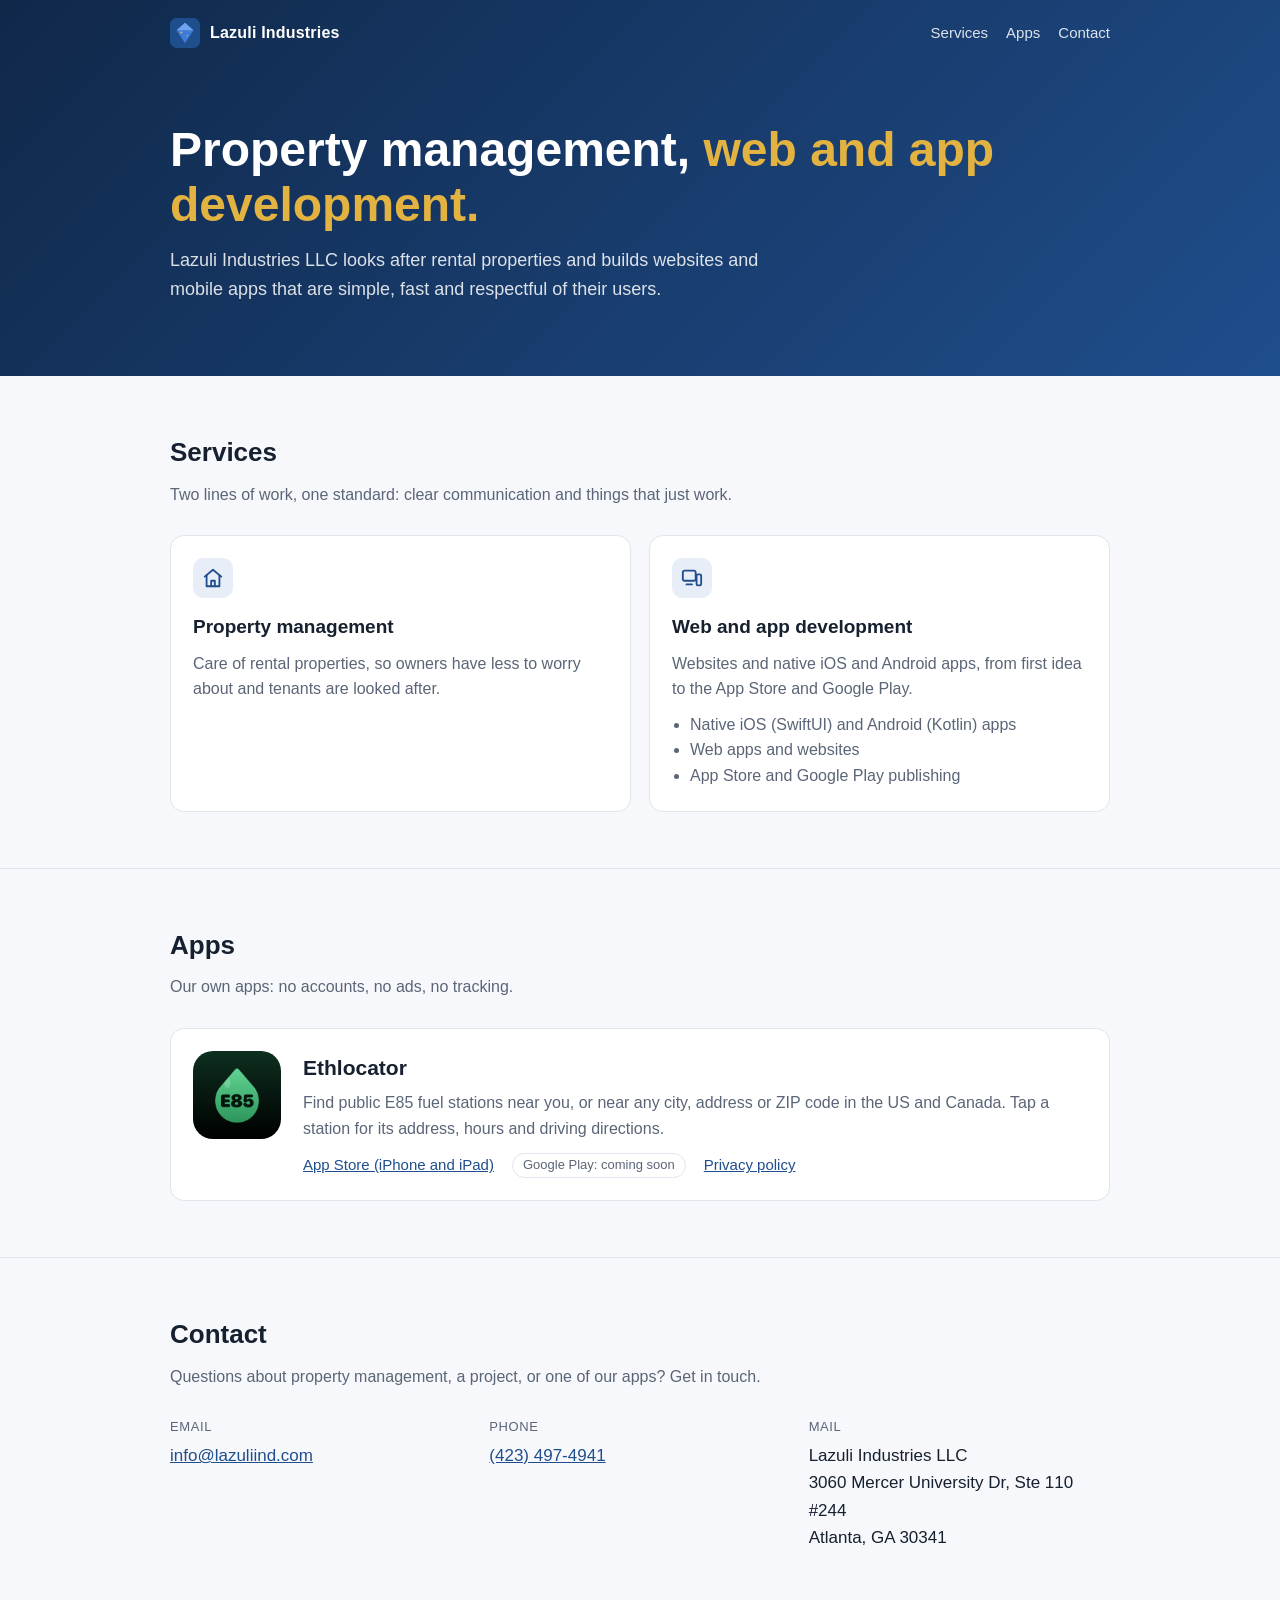
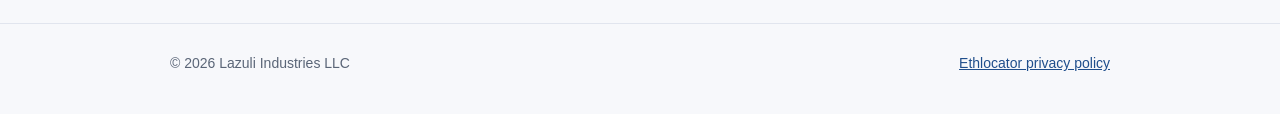
==== index.html @ 4c965a29 "Lazuli Industries LLC website Home page (services, apps, contact) and the Ethlocator privacy policy," ====
<!doctype html>
<html lang="en">
<head>
  <meta charset="utf-8">
  <meta name="viewport" content="width=device-width, initial-scale=1">
  <title>Lazuli Industries LLC</title>
  <meta name="description" content="Lazuli Industries LLC: property management, and web and app development. Makers of Ethlocator, the E85 station finder.">
  <link rel="icon" href="assets/favicon.svg" type="image/svg+xml">
  <link rel="stylesheet" href="assets/site.css">
  <script type="application/ld+json">
  {
    "@context": "https://schema.org",
    "@type": "Organization",
    "name": "Lazuli Industries LLC",
    "url": "https://lazuliind.com",
    "email": "info@lazuliind.com",
    "telephone": "+1-423-497-4941",
    "address": {
      "@type": "PostalAddress",
      "streetAddress": "3060 Mercer University Dr, Ste 110 #244",
      "addressLocality": "Atlanta",
      "addressRegion": "GA",
      "postalCode": "30341",
      "addressCountry": "US"
    }
  }
  </script>
</head>
<body>
  <header class="site-header">
    <div class="wrap">
      <nav class="nav" aria-label="Main">
        <a class="brand" href="index.html"><img src="assets/favicon.svg" alt="" width="30" height="30">Lazuli Industries</a>
        <div class="nav-links">
          <a href="#services">Services</a>
          <a href="#apps">Apps</a>
          <a href="#contact">Contact</a>
        </div>
      </nav>
      <div class="hero">
        <h1>Property management, <span class="accent">web and app development.</span></h1>
        <p>Lazuli Industries LLC looks after rental properties and builds websites and mobile apps that are simple, fast and respectful of their users.</p>
      </div>
    </div>
  </header>

  <main>
    <section id="services">
      <div class="wrap">
        <h2>Services</h2>
        <p class="lede">Two lines of work, one standard: clear communication and things that just work.</p>
        <div class="cards">
          <div class="card">
            <div class="icon" aria-hidden="true">
              <svg width="22" height="22" viewBox="0 0 24 24" fill="none" stroke="currentColor" stroke-width="2" stroke-linecap="round" stroke-linejoin="round"><path d="M3 10.5 12 3l9 7.5"/><path d="M5 9v12h14V9"/><path d="M10 21v-6h4v6"/></svg>
            </div>
            <h3>Property management</h3>
            <p>Care of rental properties, so owners have less to worry about and tenants are looked after.</p>
          </div>
          <div class="card">
            <div class="icon" aria-hidden="true">
              <svg width="22" height="22" viewBox="0 0 24 24" fill="none" stroke="currentColor" stroke-width="2" stroke-linecap="round" stroke-linejoin="round"><rect x="2" y="4" width="14" height="11" rx="2"/><path d="M6 19h6"/><rect x="17" y="8" width="5" height="12" rx="1.5"/></svg>
            </div>
            <h3>Web and app development</h3>
            <p>Websites and native iOS and Android apps, from first idea to the App Store and Google Play.</p>
            <ul>
              <li>Native iOS (SwiftUI) and Android (Kotlin) apps</li>
              <li>Web apps and websites</li>
              <li>App Store and Google Play publishing</li>
            </ul>
          </div>
        </div>
      </div>
    </section>

    <section id="apps">
      <div class="wrap">
        <h2>Apps</h2>
        <p class="lede">Our own apps: no accounts, no ads, no tracking.</p>
        <div class="app">
          <img src="assets/ethlocator-icon.png" alt="Ethlocator app icon" width="88" height="88">
          <div>
            <h3>Ethlocator</h3>
            <p>Find public E85 fuel stations near you, or near any city, address or ZIP code in the US and Canada. Tap a station for its address, hours and driving directions.</p>
            <div class="links">
              <a href="https://apps.apple.com/us/app/ethlocator/id6832359463">App Store (iPhone and iPad)</a>
              <span class="badge">Google Play: coming soon</span>
              <a href="ethlocator/privacy/index.html">Privacy policy</a>
            </div>
          </div>
        </div>
      </div>
    </section>

    <section id="contact">
      <div class="wrap">
        <h2>Contact</h2>
        <p class="lede">Questions about property management, a project, or one of our apps? Get in touch.</p>
        <dl class="contact">
          <div>
            <dt>Email</dt>
            <dd><a href="mailto:info@lazuliind.com">info@lazuliind.com</a></dd>
          </div>
          <div>
            <dt>Phone</dt>
            <dd><a href="tel:+14234974941">(423) 497-4941</a></dd>
          </div>
          <div>
            <dt>Mail</dt>
            <dd>Lazuli Industries LLC<br>3060 Mercer University Dr, Ste 110 #244<br>Atlanta, GA 30341</dd>
          </div>
        </dl>
      </div>
    </section>
  </main>

  <footer>
    <div class="wrap">
      <span>© 2026 Lazuli Industries LLC</span>
      <span><a href="ethlocator/privacy/index.html">Ethlocator privacy policy</a></span>
    </div>
  </footer>
</body>
</html>
---- assets/site.css ----
:root {
  --bg: #f7f8fb;
  --surface: #ffffff;
  --text: #16202e;
  --muted: #5a6577;
  --border: #e1e5ee;
  --lazuli: #1f4e8c;
  --lazuli-soft: #e8eef8;
  --gold: #b8860b;
  --hero-from: #10284a;
  --hero-to: #1f4e8c;
  --hero-text: #ffffff;
  --radius: 14px;
  color-scheme: light;
}

@media (prefers-color-scheme: dark) {
  :root:not([data-theme="light"]) {
    --bg: #0d121a;
    --surface: #151c27;
    --text: #e8edf5;
    --muted: #9aa6b8;
    --border: #253043;
    --lazuli: #7aa7ec;
    --lazuli-soft: #1a2638;
    --gold: #e3b341;
    --hero-from: #0a1830;
    --hero-to: #17365f;
    color-scheme: dark;
  }
}

* { box-sizing: border-box; }

html { -webkit-text-size-adjust: 100%; }

body {
  margin: 0;
  background: var(--bg);
  color: var(--text);
  font: 16px/1.6 -apple-system, BlinkMacSystemFont, "Segoe UI", Roboto, Helvetica, Arial, sans-serif;
}

a { color: var(--lazuli); }
a:hover { text-decoration-thickness: 2px; }

.wrap { max-width: 980px; margin: 0 auto; padding: 0 20px; }

/* Header */
.site-header {
  background: linear-gradient(135deg, var(--hero-from), var(--hero-to));
  color: var(--hero-text);
}
.nav { display: flex; align-items: center; justify-content: space-between; gap: 16px; padding: 18px 0; }
.brand { display: flex; align-items: center; gap: 10px; color: inherit; text-decoration: none; font-weight: 700; letter-spacing: 0.2px; }
.brand img { width: 30px; height: 30px; }
.nav-links { display: flex; gap: 18px; font-size: 15px; }
.nav-links a { color: rgba(255, 255, 255, 0.85); text-decoration: none; }
.nav-links a:hover { color: #fff; text-decoration: underline; }

.hero { padding: 56px 0 72px; }
.hero h1 { margin: 0 0 14px; font-size: clamp(32px, 6vw, 48px); line-height: 1.15; }
.hero p { margin: 0; max-width: 620px; font-size: 18px; color: rgba(255, 255, 255, 0.85); }
.hero .accent { color: #e3b341; }

/* Sections */
section { padding: 56px 0; }
section + section { border-top: 1px solid var(--border); }
h2 { margin: 0 0 8px; font-size: 26px; }
.lede { margin: 0 0 28px; color: var(--muted); max-width: 640px; }

.cards { display: grid; grid-template-columns: repeat(auto-fit, minmax(260px, 1fr)); gap: 18px; }
.card {
  background: var(--surface);
  border: 1px solid var(--border);
  border-radius: var(--radius);
  padding: 22px;
}
.card h3 { margin: 0 0 8px; font-size: 19px; }
.card p { margin: 0; color: var(--muted); }
.card .icon {
  width: 40px; height: 40px; border-radius: 10px; margin-bottom: 14px;
  display: grid; place-items: center; background: var(--lazuli-soft); color: var(--lazuli);
}
.card ul { margin: 10px 0 0; padding-left: 18px; color: var(--muted); }

/* Featured app */
.app {
  display: flex; gap: 22px; align-items: flex-start;
  background: var(--surface); border: 1px solid var(--border); border-radius: var(--radius); padding: 22px;
}
.app img { width: 88px; height: 88px; border-radius: 20px; flex: none; }
.app h3 { margin: 0 0 6px; font-size: 21px; }
.app p { margin: 0 0 12px; color: var(--muted); }
.app .links { display: flex; flex-wrap: wrap; gap: 10px 18px; font-size: 15px; }
.badge { display: inline-block; font-size: 13px; color: var(--muted); border: 1px solid var(--border); border-radius: 999px; padding: 1px 10px; }

/* Contact */
.contact { display: grid; grid-template-columns: repeat(auto-fit, minmax(220px, 1fr)); gap: 18px; }
.contact dt { font-size: 13px; text-transform: uppercase; letter-spacing: 0.6px; color: var(--muted); }
.contact dd { margin: 4px 0 0; font-size: 17px; }

footer { padding: 28px 0 40px; color: var(--muted); font-size: 14px; border-top: 1px solid var(--border); }
footer .wrap { display: flex; flex-wrap: wrap; justify-content: space-between; gap: 8px 20px; }

/* Long-form pages (privacy policy) */
.doc { max-width: 720px; padding: 40px 0 56px; }
.doc h1 { font-size: 30px; line-height: 1.2; margin: 0 0 6px; }
.doc h2 { font-size: 21px; margin: 30px 0 8px; }
.doc .updated { color: var(--muted); margin: 0 0 20px; }
.doc ul { padding-left: 20px; }

@media (max-width: 560px) {
  .nav-links { display: none; }
  .hero { padding: 36px 0 52px; }
  .app { flex-direction: column; }
  section { padding: 44px 0; }
}
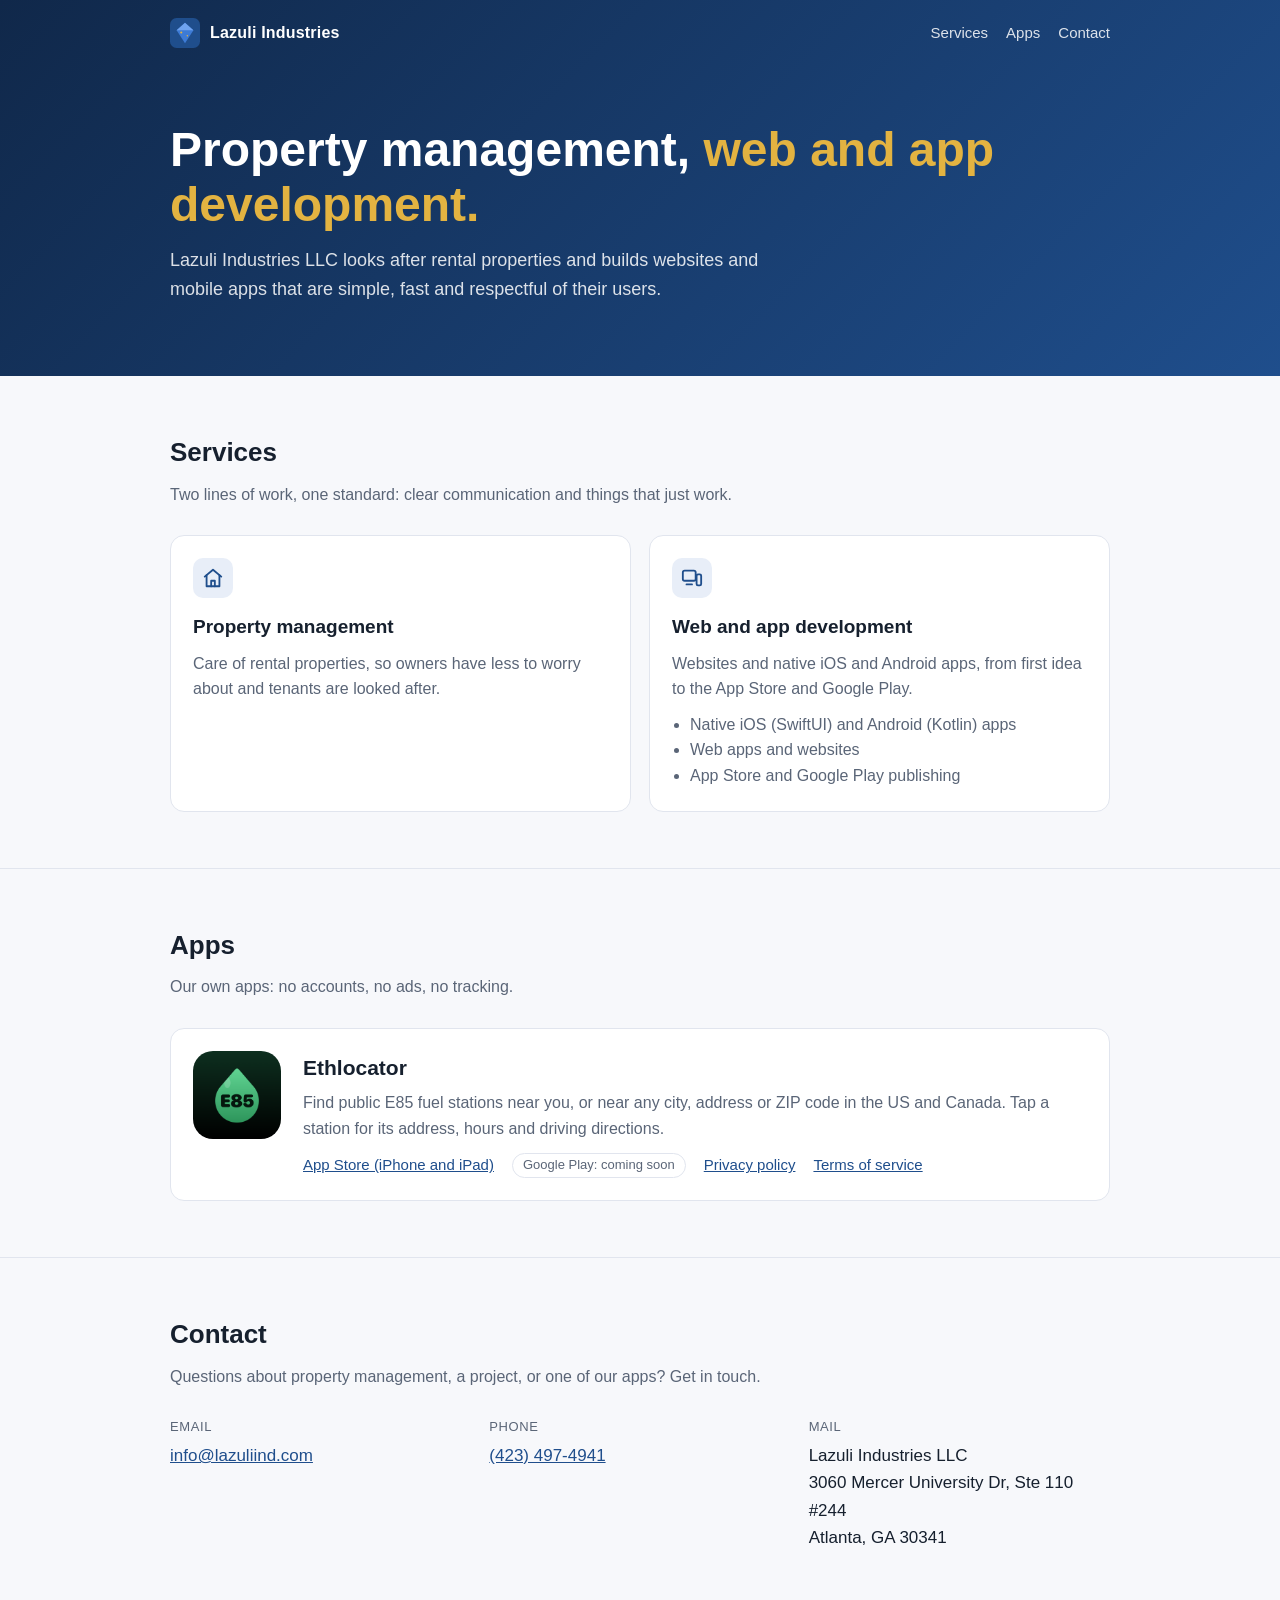
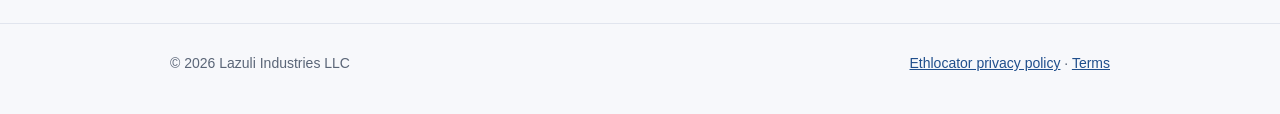
==== commit 95db67bf: "Add Ethlocator terms of service page Co-Authored-By: Claude Opus 5.5 <noreply@anthropic.com>" ====
--- a/index.html
+++ b/index.html
@@ -86,6 +86,7 @@
               <a href="https://apps.apple.com/us/app/ethlocator/id6832359463">App Store (iPhone and iPad)</a>
               <span class="badge">Google Play: coming soon</span>
               <a href="ethlocator/privacy/index.html">Privacy policy</a>
+              <a href="ethlocator/terms/index.html">Terms of service</a>
             </div>
           </div>
         </div>
@@ -117,7 +118,7 @@
   <footer>
     <div class="wrap">
       <span>© 2026 Lazuli Industries LLC</span>
-      <span><a href="ethlocator/privacy/index.html">Ethlocator privacy policy</a></span>
+      <span><a href="ethlocator/privacy/index.html">Ethlocator privacy policy</a> · <a href="ethlocator/terms/index.html">Terms</a></span>
     </div>
   </footer>
 </body>
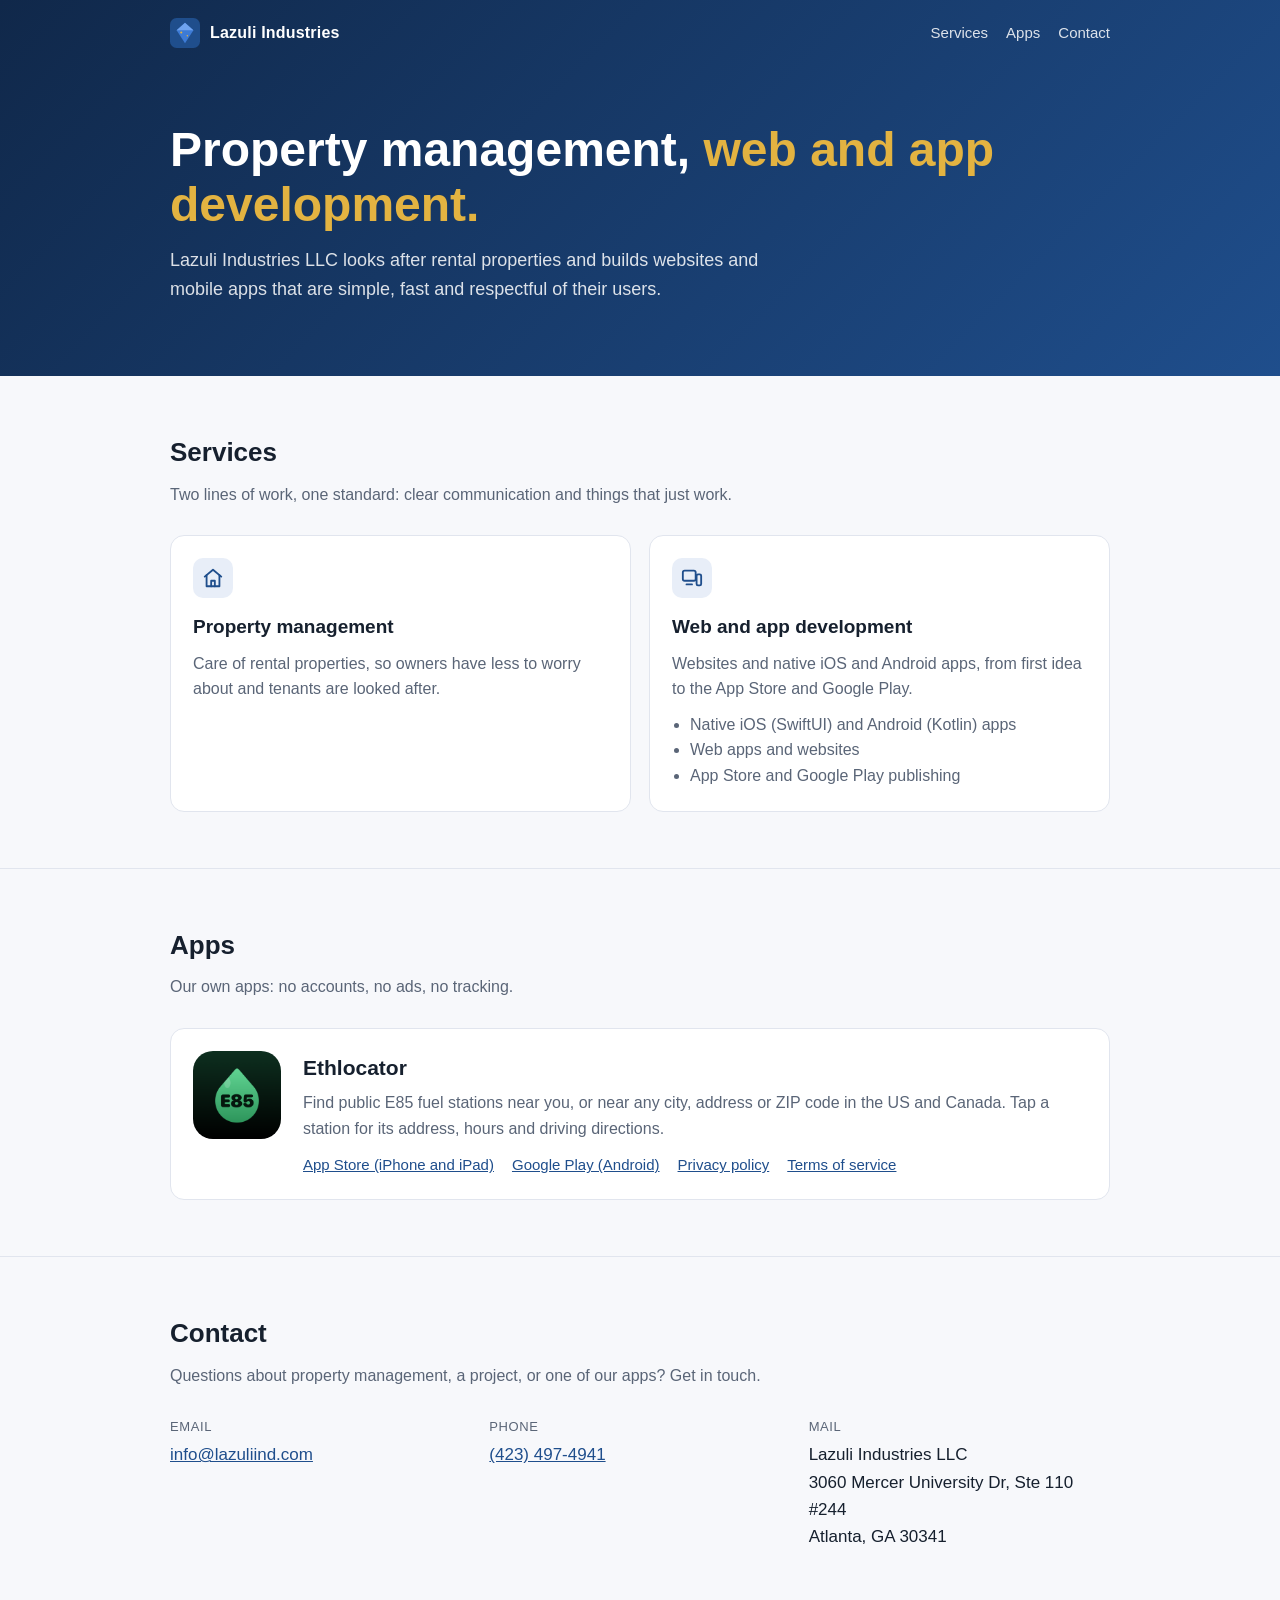
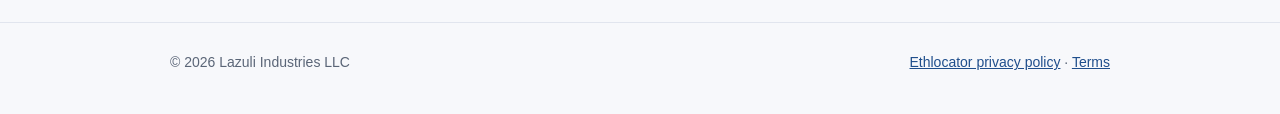
==== commit 9df042d1: "Link Ethlocator on Google Play Co-Authored-By: Claude Opus 5.5 <noreply@anthropic.com>" ====
--- a/index.html
+++ b/index.html
@@ -84,7 +84,7 @@
             <p>Find public E85 fuel stations near you, or near any city, address or ZIP code in the US and Canada. Tap a station for its address, hours and driving directions.</p>
             <div class="links">
               <a href="https://apps.apple.com/us/app/ethlocator/id6832359463">App Store (iPhone and iPad)</a>
-              <span class="badge">Google Play: coming soon</span>
+              <a href="https://play.google.com/store/apps/details?id=com.gophereverett.ethlocator">Google Play (Android)</a>
               <a href="ethlocator/privacy/index.html">Privacy policy</a>
               <a href="ethlocator/terms/index.html">Terms of service</a>
             </div>
--- a/assets/site.css
+++ b/assets/site.css
@@ -93,7 +93,6 @@
 .app h3 { margin: 0 0 6px; font-size: 21px; }
 .app p { margin: 0 0 12px; color: var(--muted); }
 .app .links { display: flex; flex-wrap: wrap; gap: 10px 18px; font-size: 15px; }
-.badge { display: inline-block; font-size: 13px; color: var(--muted); border: 1px solid var(--border); border-radius: 999px; padding: 1px 10px; }
 
 /* Contact */
 .contact { display: grid; grid-template-columns: repeat(auto-fit, minmax(220px, 1fr)); gap: 18px; }
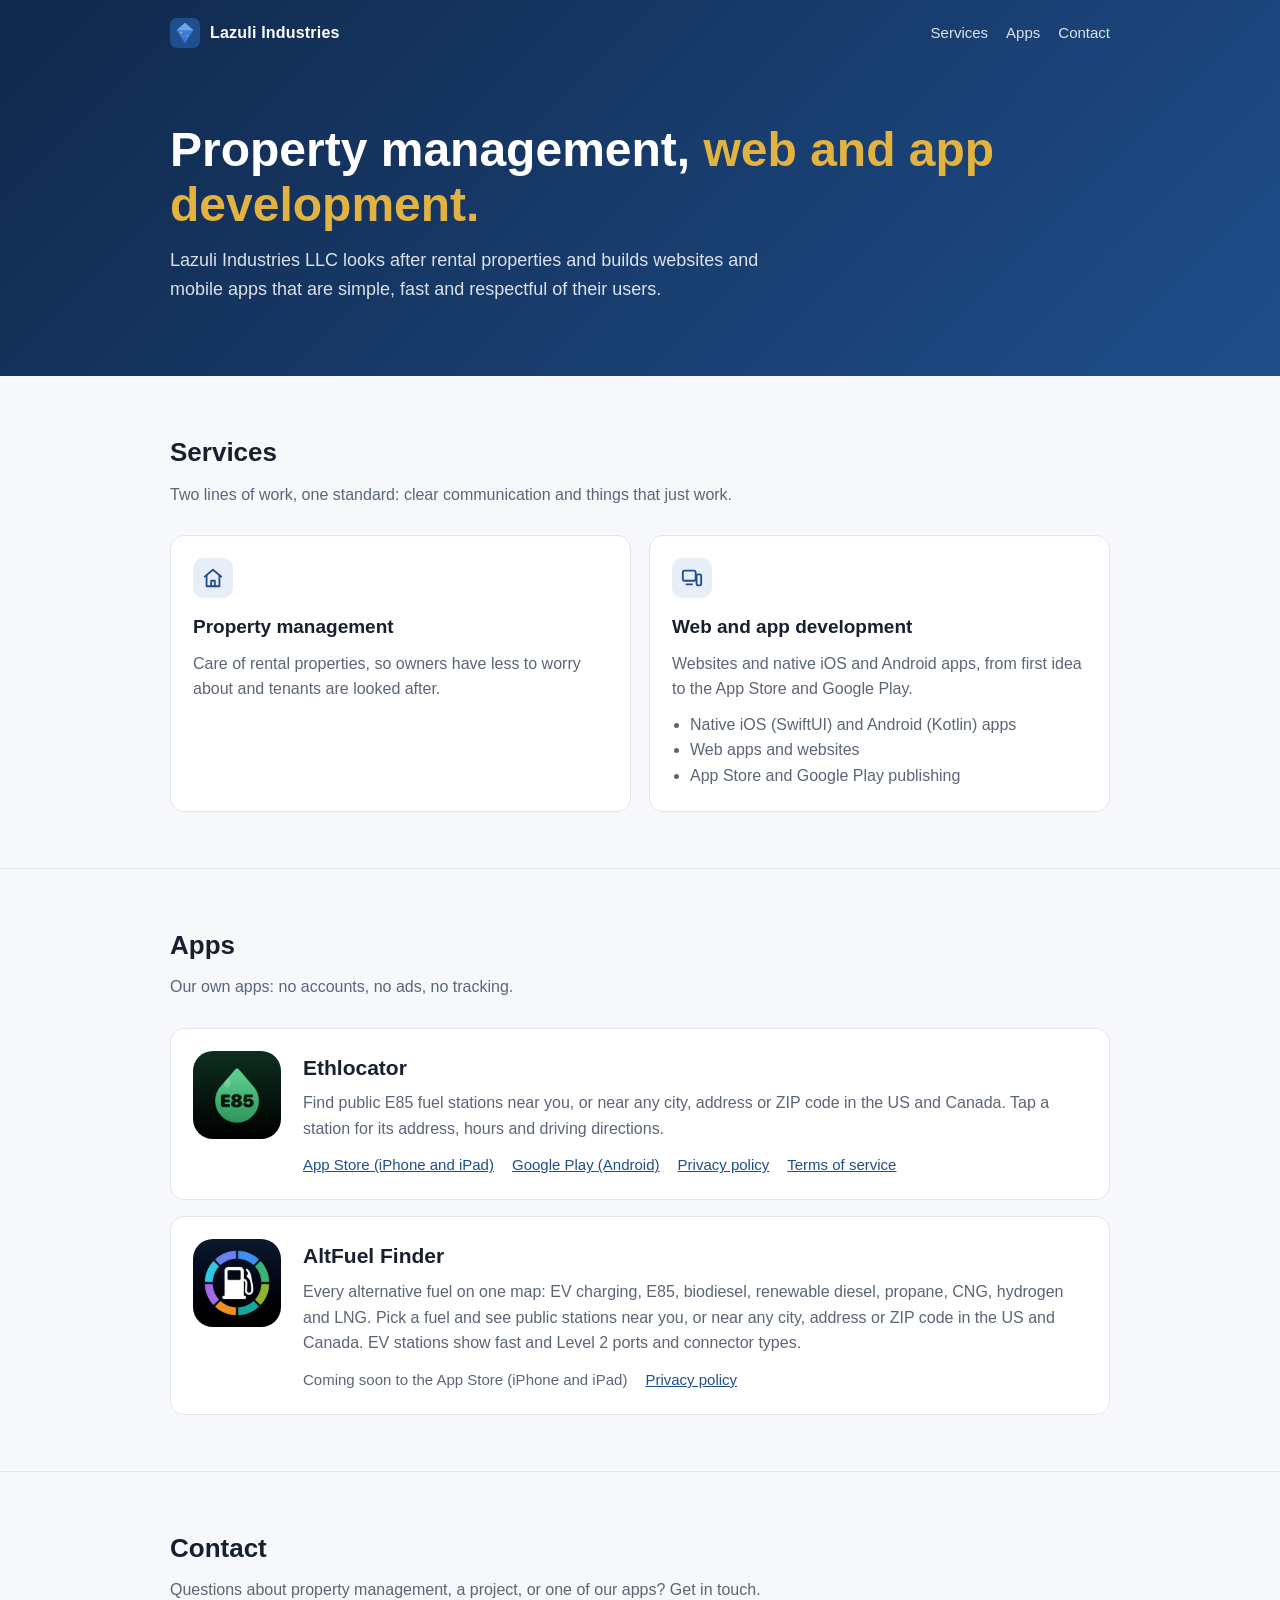
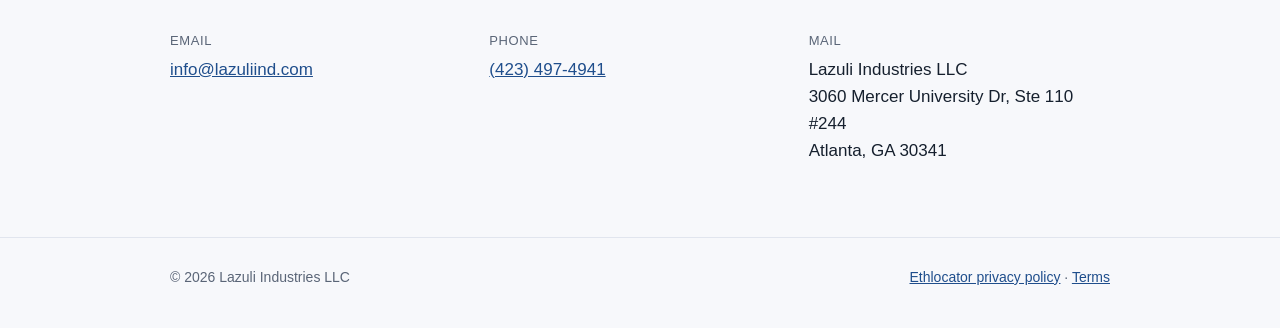
==== commit cac603a0: "Add AltFuel Finder to the Apps section Card with the icon, a short description, a coming-soon note f" ====
--- a/index.html
+++ b/index.html
@@ -4,7 +4,7 @@
   <meta charset="utf-8">
   <meta name="viewport" content="width=device-width, initial-scale=1">
   <title>Lazuli Industries LLC</title>
-  <meta name="description" content="Lazuli Industries LLC: property management, and web and app development. Makers of Ethlocator, the E85 station finder.">
+  <meta name="description" content="Lazuli Industries LLC: property management, and web and app development. Makers of Ethlocator and AltFuel Finder, alternative fuel station finders.">
   <link rel="icon" href="assets/favicon.svg" type="image/svg+xml">
   <link rel="stylesheet" href="assets/site.css">
   <script type="application/ld+json">
@@ -90,6 +90,17 @@
             </div>
           </div>
         </div>
+        <div class="app" id="altfuel">
+          <img src="assets/altfuel-icon.png" alt="AltFuel Finder app icon" width="88" height="88">
+          <div>
+            <h3>AltFuel Finder</h3>
+            <p>Every alternative fuel on one map: EV charging, E85, biodiesel, renewable diesel, propane, CNG, hydrogen and LNG. Pick a fuel and see public stations near you, or near any city, address or ZIP code in the US and Canada. EV stations show fast and Level 2 ports and connector types.</p>
+            <div class="links">
+              <span>Coming soon to the App Store (iPhone and iPad)</span>
+              <a href="altfuel/privacy/index.html">Privacy policy</a>
+            </div>
+          </div>
+        </div>
       </div>
     </section>
 
--- a/assets/site.css
+++ b/assets/site.css
@@ -89,6 +89,8 @@
   display: flex; gap: 22px; align-items: flex-start;
   background: var(--surface); border: 1px solid var(--border); border-radius: var(--radius); padding: 22px;
 }
+.app + .app { margin-top: 16px; }
+.app .links span { color: var(--muted); }
 .app img { width: 88px; height: 88px; border-radius: 20px; flex: none; }
 .app h3 { margin: 0 0 6px; font-size: 21px; }
 .app p { margin: 0 0 12px; color: var(--muted); }
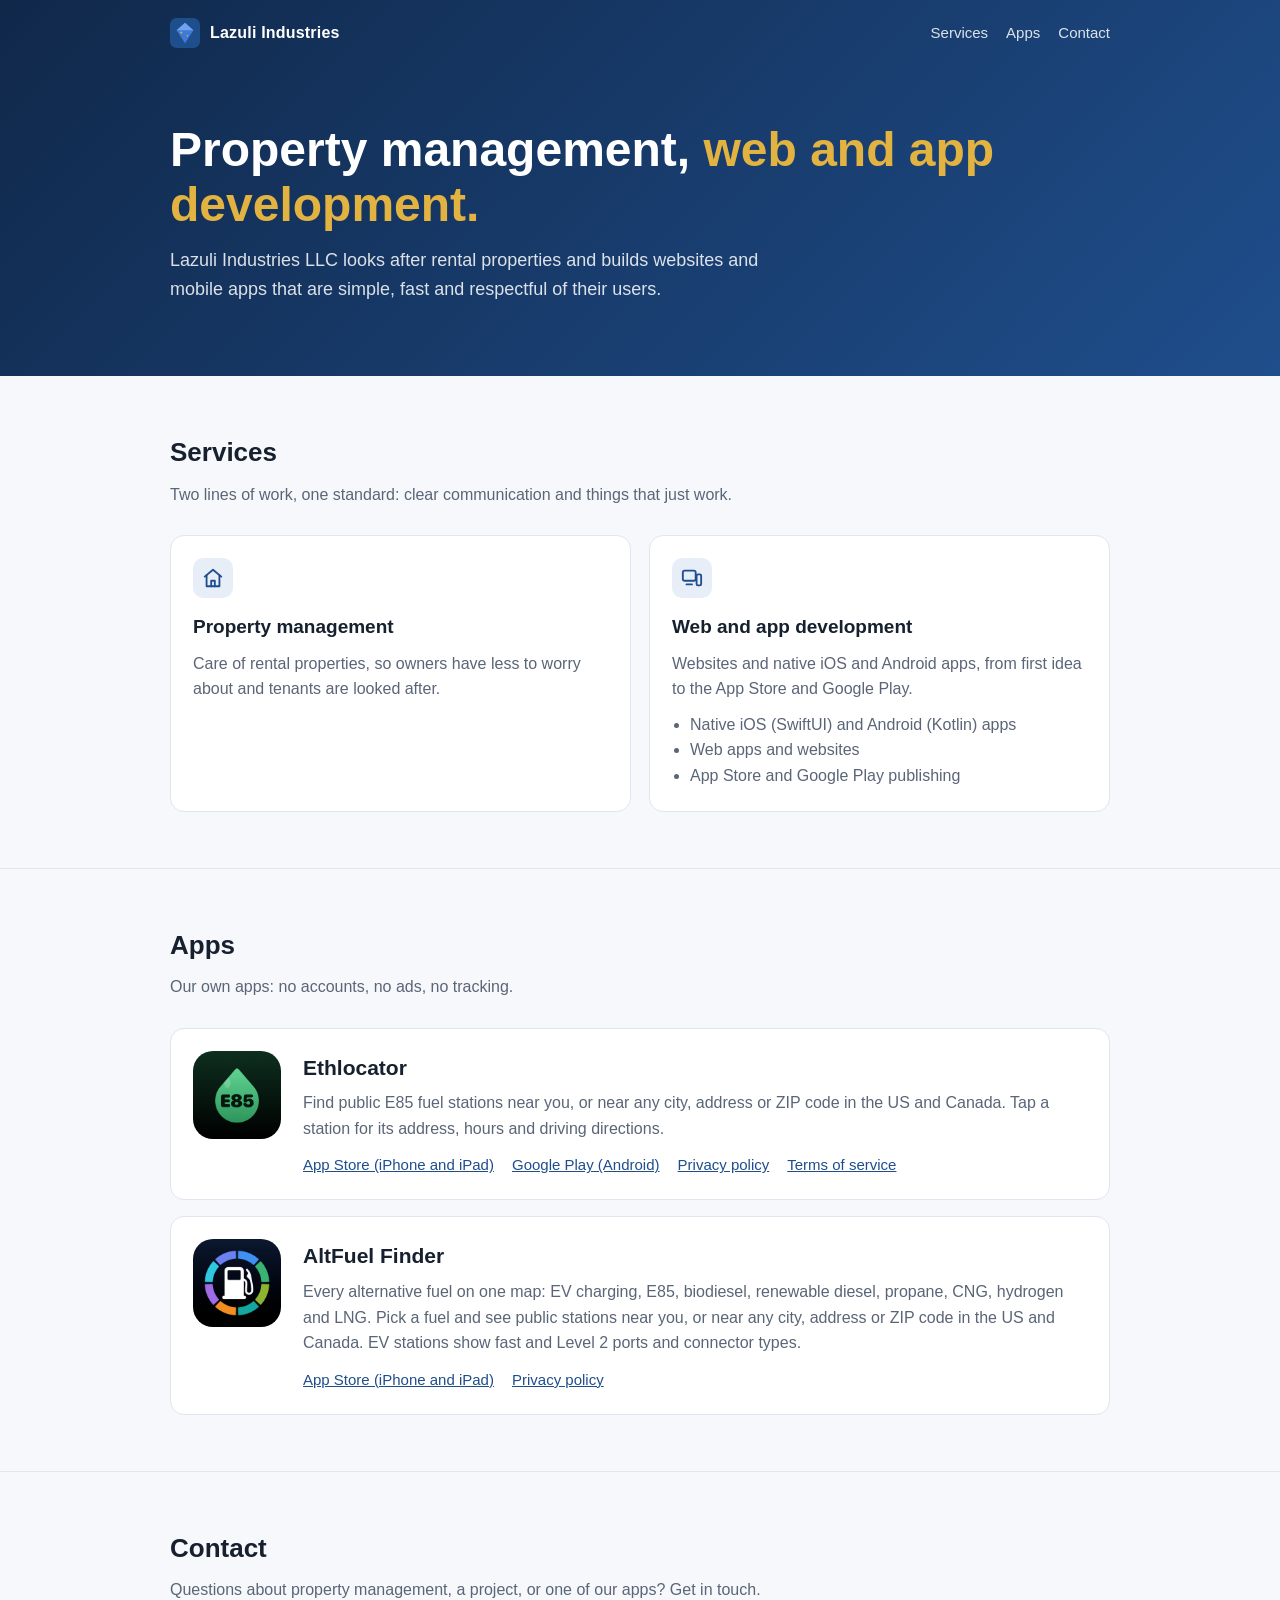
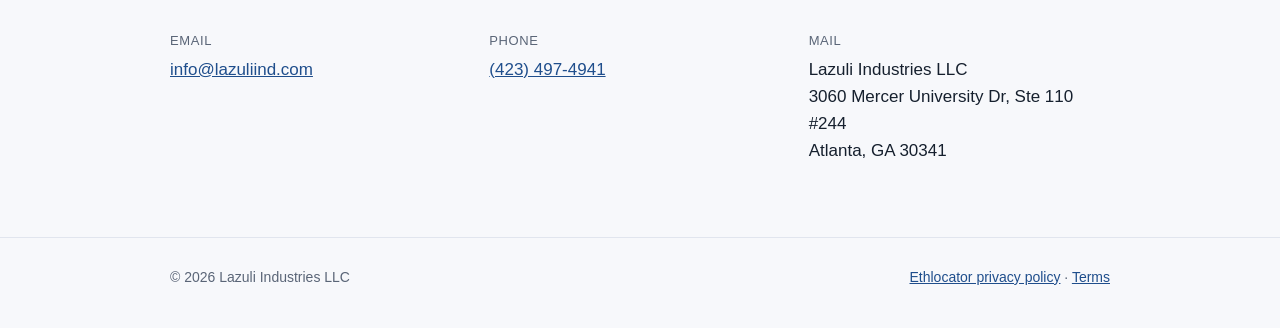
==== commit 5d015b8d: "Link AltFuel Finder on the App Store Co-Authored-By: Claude Opus 5.5 <noreply@anthropic.com>" ====
--- a/index.html
+++ b/index.html
@@ -96,7 +96,7 @@
             <h3>AltFuel Finder</h3>
             <p>Every alternative fuel on one map: EV charging, E85, biodiesel, renewable diesel, propane, CNG, hydrogen and LNG. Pick a fuel and see public stations near you, or near any city, address or ZIP code in the US and Canada. EV stations show fast and Level 2 ports and connector types.</p>
             <div class="links">
-              <span>Coming soon to the App Store (iPhone and iPad)</span>
+              <a href="https://apps.apple.com/us/app/altfuel-finder/id6838438386">App Store (iPhone and iPad)</a>
               <a href="altfuel/privacy/index.html">Privacy policy</a>
             </div>
           </div>
